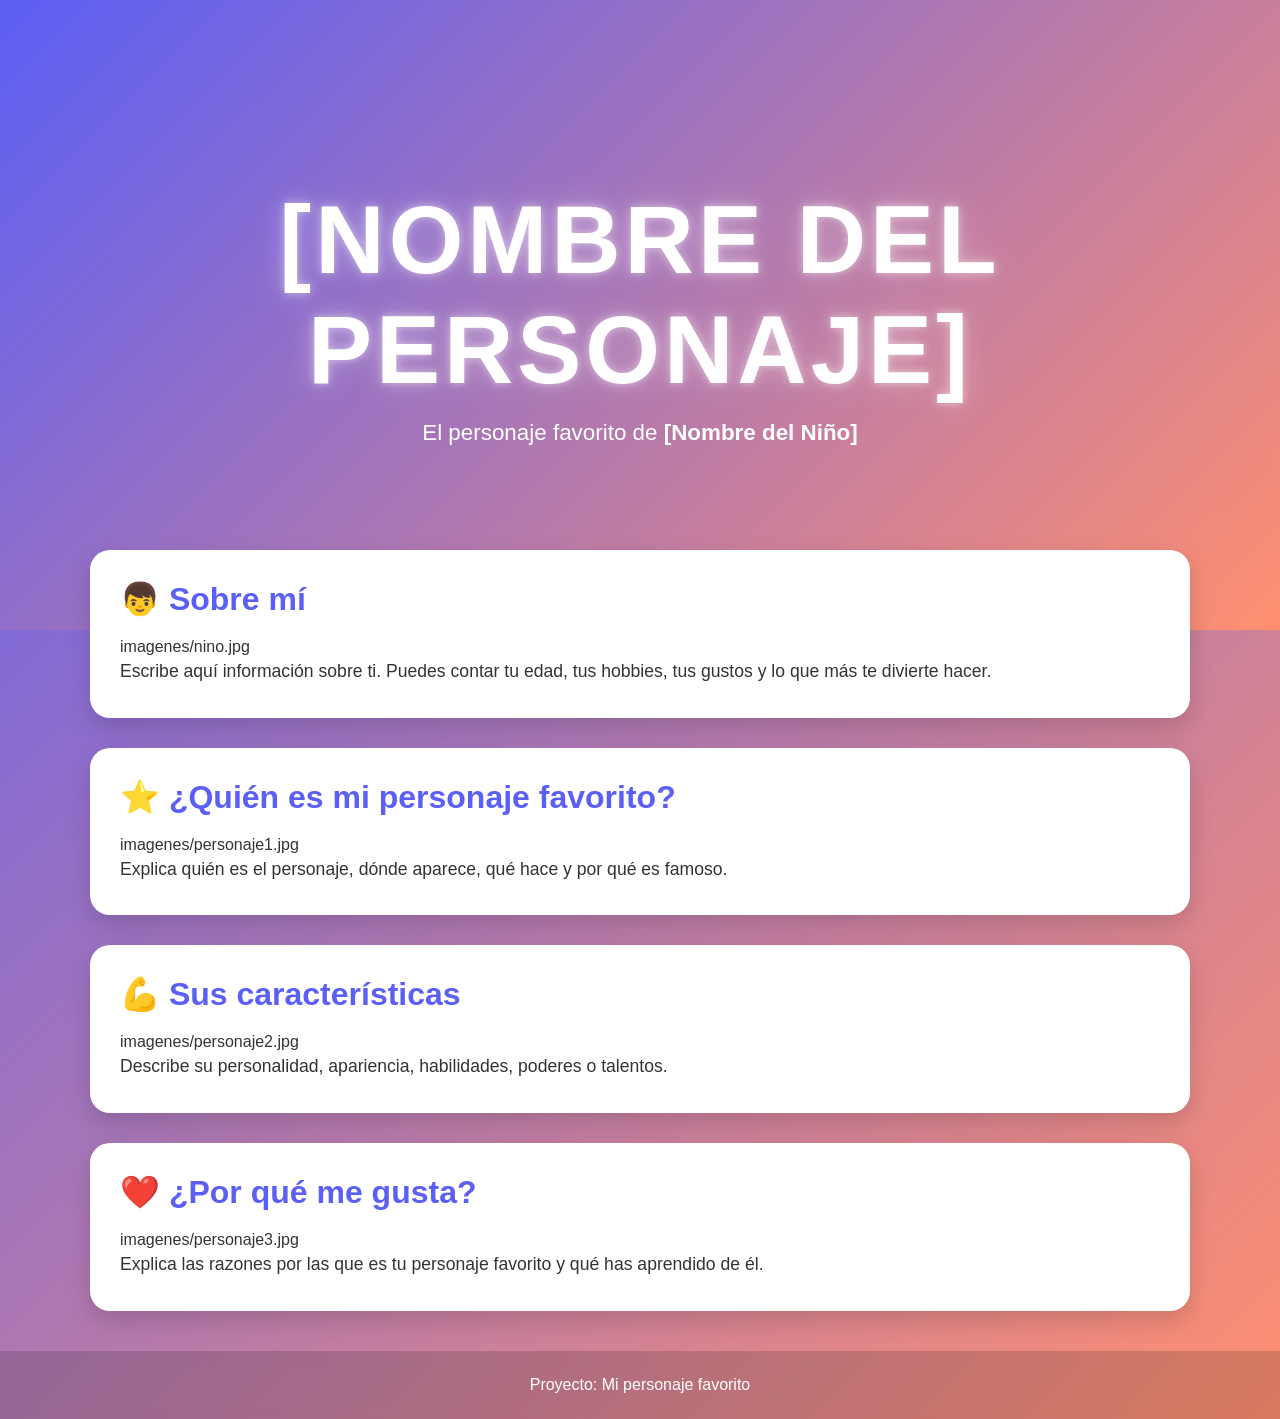
==== docs/personajeFavorito/index.html @ b4a9c614 "Automated update" ====
<!DOCTYPE html>
<html lang="es">

<head>
    <meta charset="UTF-8">
    <meta name="viewport" content="width=device-width, initial-scale=1.0">
    <title>[Nombre del Personaje]</title>
    <link rel="stylesheet" href="style.css">
</head>

<body>

    <header class="hero">
        <div class="hero-content">
            <h1>[NOMBRE DEL PERSONAJE]</h1>
            <p>El personaje favorito de <strong>[Nombre del Niño]</strong></p>
        </div>
    </header>

    <main>

        <section class="card">
            <h2>👦 Sobre mí</h2>
            imagenes/nino.jpg

            <p>
                Escribe aquí información sobre ti.
                Puedes contar tu edad, tus hobbies,
                tus gustos y lo que más te divierte hacer.
            </p>
        </section>

        <section class="card">
            <h2>⭐ ¿Quién es mi personaje favorito?</h2>
            imagenes/personaje1.jpg

            <p>
                Explica quién es el personaje, dónde aparece,
                qué hace y por qué es famoso.
            </p>
        </section>

        <section class="card">
            <h2>💪 Sus características</h2>
            imagenes/personaje2.jpg

            <p>
                Describe su personalidad, apariencia,
                habilidades, poderes o talentos.
            </p>
        </section>

        <section class="card">
            <h2>❤️ ¿Por qué me gusta?</h2>
            imagenes/personaje3.jpg

            <p>
                Explica las razones por las que es tu personaje favorito
                y qué has aprendido de él.
            </p>
        </section>

    </main>

    <footer>
        <p>Proyecto: Mi personaje favorito</p>
    </footer>

</body>

</html>
---- docs/personajeFavorito/style.css ----
/*======================================
  PALETA DE COLORES
======================================*/
:root {
    --color-primario: #5b5ff5;
    --color-secundario: #ff8f70;
}

/*======================================
  CONFIGURACIÓN GENERAL
======================================*/
* {
    margin: 0;
    padding: 0;
    box-sizing: border-box;
}

body {
    font-family: "Segoe UI", Arial, sans-serif;

    background: linear-gradient(
        135deg,
        var(--color-primario),
        var(--color-secundario)
    );

    min-height: 100vh;
    color: #333;
}

/*======================================
  HERO
======================================*/
.hero {
    height: 70vh;

    display: flex;
    justify-content: center;
    align-items: center;

    text-align: center;

    background: linear-gradient(
        135deg,
        var(--color-primario),
        var(--color-secundario)
    );

    color: white;
}

.hero-content {
    animation: aparecer 1.5s ease;
}

.hero h1 {
    font-size: clamp(3rem, 8vw, 6rem);
    letter-spacing: 4px;
    text-transform: uppercase;

    text-shadow:
        0 0 10px rgba(255,255,255,.5),
        0 0 30px rgba(255,255,255,.3);

    animation: flotar 3s ease-in-out infinite;
}

.hero p {
    font-size: 1.4rem;
    margin-top: 15px;
}

/*======================================
  CONTENEDOR
======================================*/
main {
    width: 90%;
    max-width: 1100px;

    margin: -80px auto 40px;
}

/*======================================
  TARJETAS
======================================*/
.card {
    background: white;

    margin-bottom: 30px;
    padding: 30px;

    border-radius: 20px;

    box-shadow: 0 10px 25px rgba(0,0,0,.15);

    transition: .3s;
}

.card:hover {
    transform: translateY(-8px);
}

.card h2 {
    color: var(--color-primario);
    margin-bottom: 20px;
    font-size: 2rem;
}

.card img {
    width: 100%;
    max-width: 450px;

    display: block;
    margin: 20px auto;

    border-radius: 15px;

    transition: .4s;
}

.card img:hover {
    transform: scale(1.05);
}

.card p {
    font-size: 1.1rem;
    line-height: 1.8;
}

/*======================================
  FOOTER
======================================*/
footer {
    text-align: center;

    padding: 25px;

    color: white;

    background: rgba(0,0,0,.15);

    backdrop-filter: blur(5px);
}

/*======================================
  ANIMACIONES
======================================*/
@keyframes aparecer {
    from {
        opacity: 0;
        transform: translateY(40px);
    }

    to {
        opacity: 1;
        transform: translateY(0);
    }
}

@keyframes flotar {
    0% {
        transform: translateY(0);
    }

    50% {
        transform: translateY(-10px);
    }

    100% {
        transform: translateY(0);
    }
}

/*======================================
  RESPONSIVE
======================================*/
@media (max-width: 768px) {

    .hero {
        height: 55vh;
    }

    .hero p {
        font-size: 1rem;
    }

    .card {
        padding: 20px;
    }

    .card h2 {
        font-size: 1.5rem;
    }
}
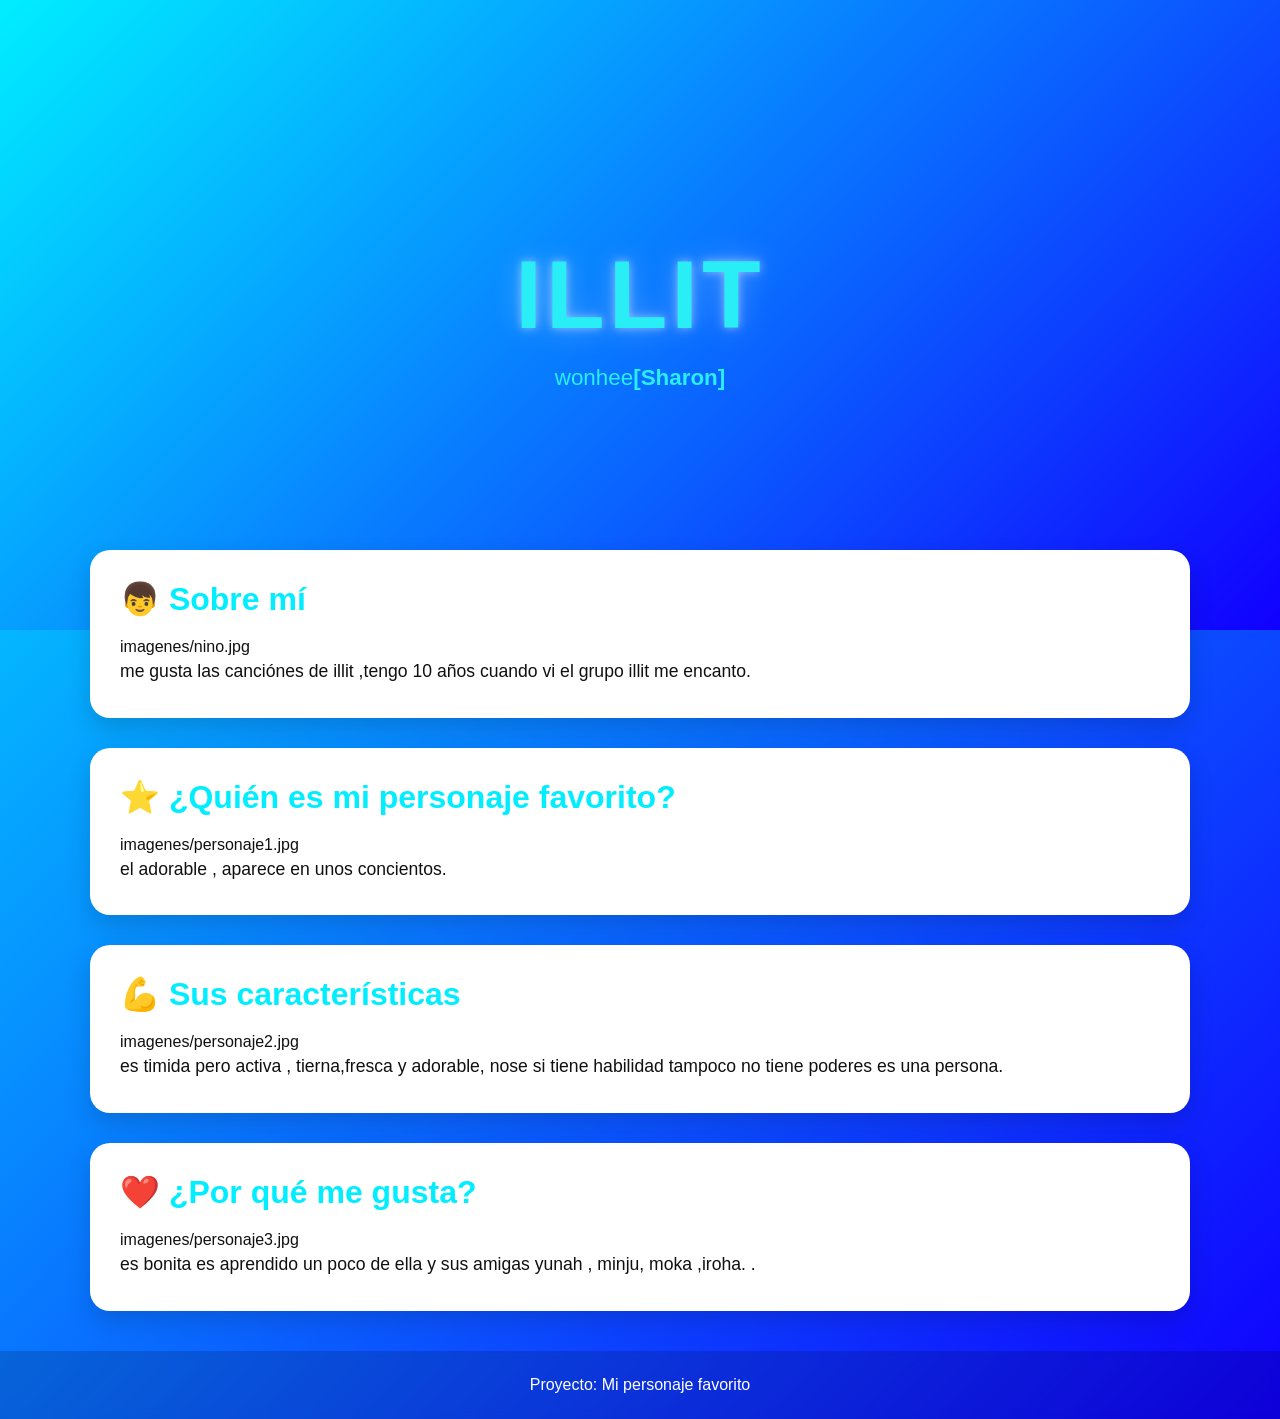
==== commit 952414af: "mensaje" ====
--- a/docs/personajeFavorito/index.html
+++ b/docs/personajeFavorito/index.html
@@ -12,8 +12,8 @@
 
     <header class="hero">
         <div class="hero-content">
-            <h1>[NOMBRE DEL PERSONAJE]</h1>
-            <p>El personaje favorito de <strong>[Nombre del Niño]</strong></p>
+            <h1>illit</h1>
+            <p>wonhee<strong>[Sharon]</strong></p>
         </div>
     </header>
 
@@ -24,9 +24,10 @@
             imagenes/nino.jpg
 
             <p>
-                Escribe aquí información sobre ti.
-                Puedes contar tu edad, tus hobbies,
-                tus gustos y lo que más te divierte hacer.
+               me gusta las canciónes de illit ,tengo 10 años cuando vi 
+               el grupo illit me encanto.
+               
+                 
             </p>
         </section>
 
@@ -35,8 +36,7 @@
             imagenes/personaje1.jpg
 
             <p>
-                Explica quién es el personaje, dónde aparece,
-                qué hace y por qué es famoso.
+                el adorable , aparece en unos concientos.
             </p>
         </section>
 
@@ -45,8 +45,8 @@
             imagenes/personaje2.jpg
 
             <p>
-                Describe su personalidad, apariencia,
-                habilidades, poderes o talentos.
+                es timida pero activa , tierna,fresca y adorable, nose si tiene habilidad tampoco no tiene poderes 
+                es una persona.
             </p>
         </section>
 
@@ -55,8 +55,8 @@
             imagenes/personaje3.jpg
 
             <p>
-                Explica las razones por las que es tu personaje favorito
-                y qué has aprendido de él.
+               es bonita es aprendido un poco de ella y sus amigas yunah , minju, moka ,iroha.
+                .
             </p>
         </section>
 
--- a/docs/personajeFavorito/style.css
+++ b/docs/personajeFavorito/style.css
@@ -2,8 +2,8 @@
   PALETA DE COLORES
 ======================================*/
 :root {
-    --color-primario: #5b5ff5;
-    --color-secundario: #ff8f70;
+    --color-primario: #00eeff;
+    --color-secundario: #1100ff;
 }
 
 /*======================================
@@ -25,7 +25,7 @@
     );
 
     min-height: 100vh;
-    color: #333;
+    color: #111010;
 }
 
 /*======================================
@@ -46,7 +46,7 @@
         var(--color-secundario)
     );
 
-    color: white;
+    color: rgb(41, 238, 245);
 }
 
 .hero-content {
